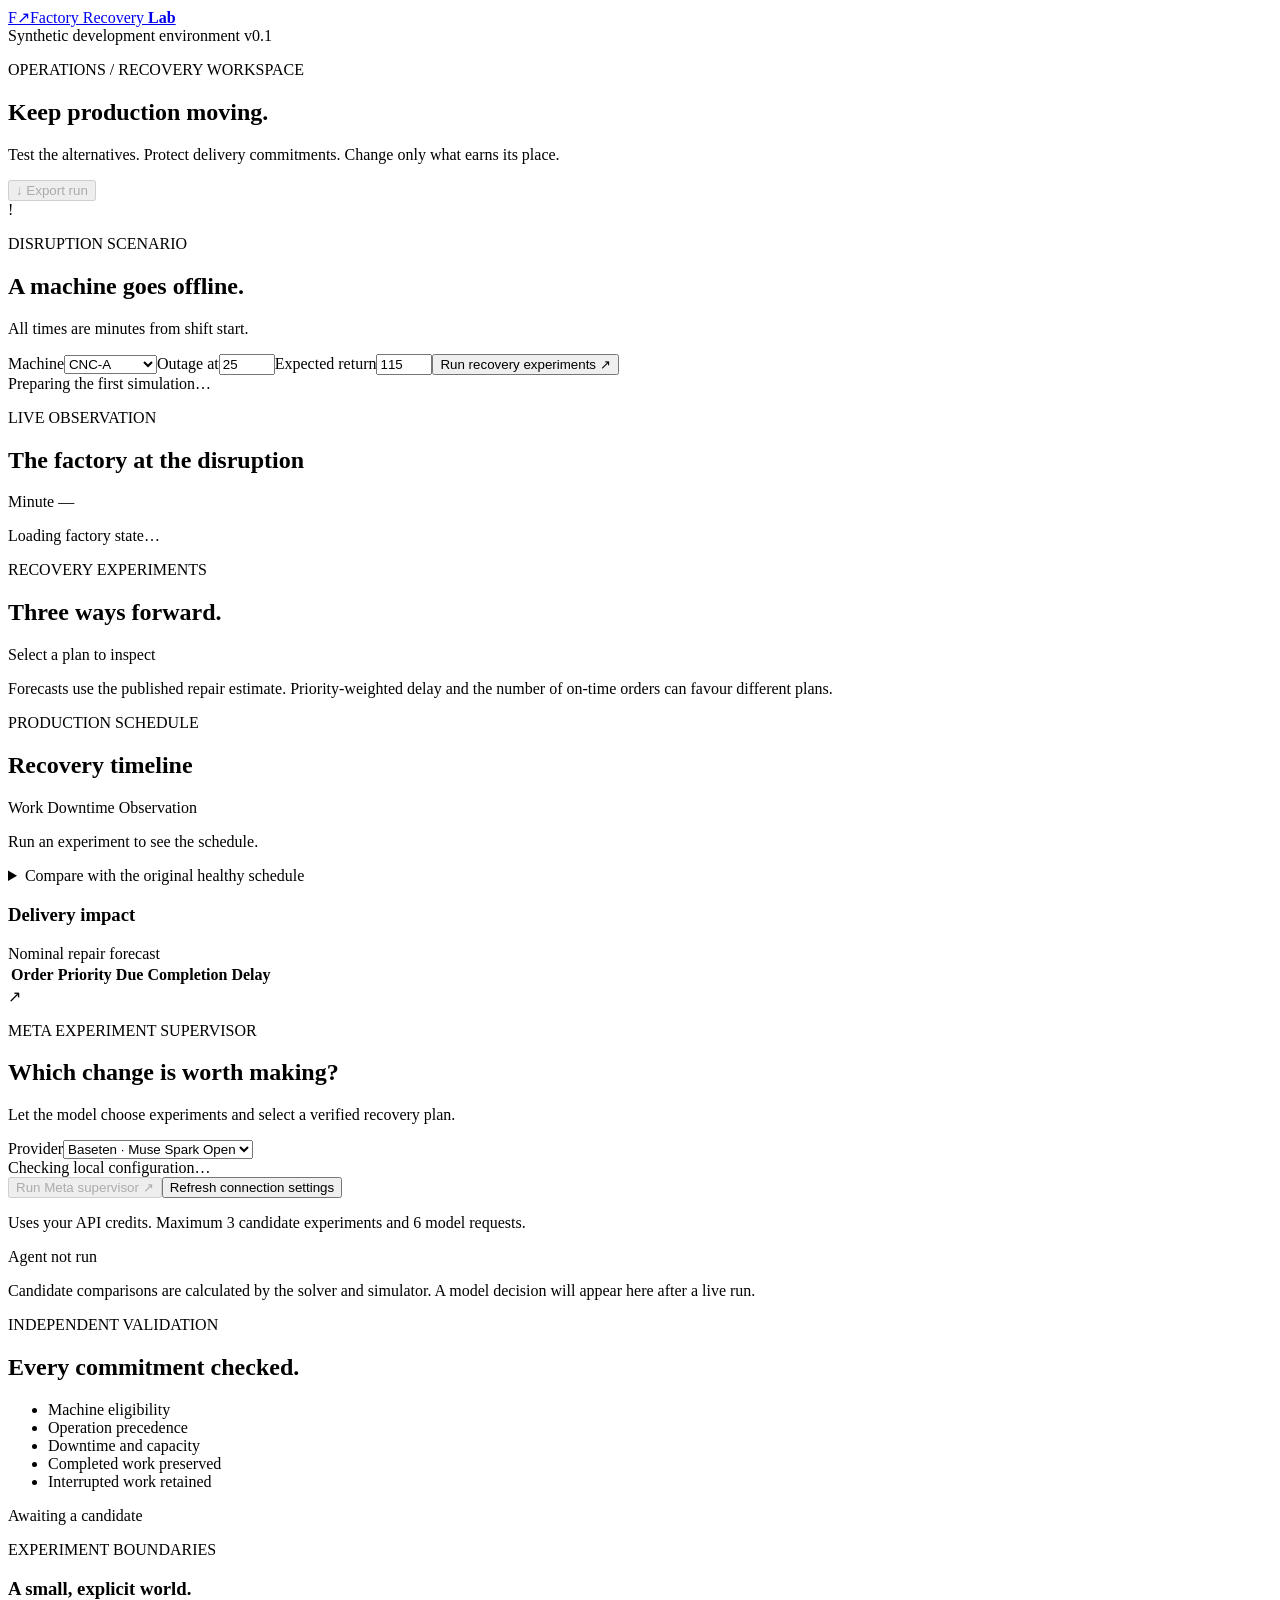
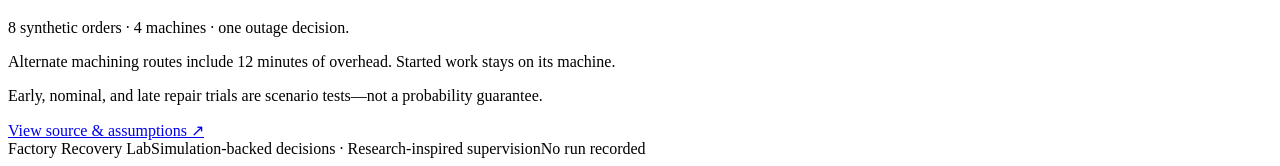
==== src/factory_lab/web/index.html @ 6baf5b08 "feat: add local recovery dashboard and validation evidence" ====
<!doctype html>
<html lang="en">
<head>
  <meta charset="utf-8"><meta name="viewport" content="width=device-width, initial-scale=1">
  <title>Factory Recovery Lab</title>
  <meta name="description" content="Test production recovery plans before changing commitments.">
  <link rel="stylesheet" href="/app.css"><script src="/app.js" defer></script>
</head>
<body>
  <header class="topbar"><a class="brand" href="/" aria-label="Factory Recovery Lab home"><span class="brand-icon">F<span>↗</span></span><span>Factory Recovery <b>Lab</b></span></a><div class="top-right"><span class="status-dot"></span> Synthetic development environment <span class="version">v0.1</span></div></header>
  <main>
    <section class="page-heading"><div><p class="eyebrow">OPERATIONS / RECOVERY WORKSPACE</p><h1>Keep production moving.</h1><p class="subheading">Test the alternatives. Protect delivery commitments. Change only what earns its place.</p></div><button id="download" class="button secondary" disabled>↓ Export run</button></section>
    <section class="incident-panel" aria-labelledby="incident-title"><div class="incident-label"><span class="warning-symbol">!</span><div><p class="eyebrow">DISRUPTION SCENARIO</p><h2 id="incident-title">A machine goes offline.</h2><p>All times are minutes from shift start.</p></div></div><form id="controls"><label>Machine<select id="machine"><option>CNC-A</option><option>CNC-B</option><option>INSPECT</option><option>ASSEMBLY</option></select></label><label>Outage at<input id="outage" type="number" min="1" max="200" value="25" required></label><label>Expected return<input id="repair" type="number" min="2" max="400" value="115" required></label><button type="submit" id="run" class="button primary">Run recovery experiments <span>↗</span></button></form></section>
    <div id="notice" role="status" aria-live="polite">Preparing the first simulation…</div>
    <section class="workspace"><div class="main-column">
      <section class="panel factory-panel"><div class="section-heading"><div><p class="eyebrow">LIVE OBSERVATION</p><h2>The factory at the disruption</h2></div><span id="observation-time" class="pill">Minute —</span></div><div id="machines" class="machine-grid"><p class="empty">Loading factory state…</p></div></section>
      <section class="panel"><div class="section-heading"><div><p class="eyebrow">RECOVERY EXPERIMENTS</p><h2>Three ways forward.</h2></div><span class="small muted">Select a plan to inspect</span></div><div id="candidates" class="candidate-grid"></div><p class="caption">Forecasts use the published repair estimate. Priority-weighted delay and the number of on-time orders can favour different plans.</p></section>
      <section class="panel schedule-panel"><div class="section-heading"><div><p class="eyebrow">PRODUCTION SCHEDULE</p><h2 id="schedule-title">Recovery timeline</h2></div><div class="legend"><span><i class="legend-work"></i> Work</span><span><i class="legend-down"></i> Downtime</span><span><i class="legend-now"></i> Observation</span></div></div><div id="timeline" class="timeline"><p class="empty">Run an experiment to see the schedule.</p></div><details class="original"><summary>Compare with the original healthy schedule</summary><div id="original-timeline" class="timeline"></div></details><div class="order-heading"><h3>Delivery impact</h3><span class="small muted">Nominal repair forecast</span></div><div class="table-scroll"><table><thead><tr><th>Order</th><th>Priority</th><th>Due</th><th>Completion</th><th>Delay</th></tr></thead><tbody id="orders"></tbody></table></div></section>
    </div><aside class="side-column">
      <section class="panel agent-panel"><div class="agent-mark">↗</div><p class="eyebrow">META EXPERIMENT SUPERVISOR</p><h2>Which change is worth making?</h2><p class="muted">Let the model choose experiments and select a verified recovery plan.</p><label class="provider-label">Provider<select id="provider"><option value="baseten">Baseten · Muse Spark Open</option><option value="meta">Meta Model API</option></select></label><div id="provider-status" class="connection-status">Checking local configuration…</div><button id="agent" class="button dark" disabled>Run Meta supervisor <span>↗</span></button><button id="refresh" class="text-button">Refresh connection settings</button><p class="caption">Uses your API credits. Maximum 3 candidate experiments and 6 model requests.</p><div id="agent-result" class="agent-result"><span class="pill neutral">Agent not run</span><p>Candidate comparisons are calculated by the solver and simulator. A model decision will appear here after a live run.</p></div></section>
      <section class="panel"><p class="eyebrow">INDEPENDENT VALIDATION</p><h2>Every commitment checked.</h2><ul class="checks"><li>Machine eligibility</li><li>Operation precedence</li><li>Downtime and capacity</li><li>Completed work preserved</li><li>Interrupted work retained</li></ul><div id="validation" class="validation">Awaiting a candidate</div></section>
      <section class="panel assumptions"><p class="eyebrow">EXPERIMENT BOUNDARIES</p><h3>A small, explicit world.</h3><p>8 synthetic orders · 4 machines · one outage decision.</p><p>Alternate machining routes include 12 minutes of overhead. Started work stays on its machine.</p><p>Early, nominal, and late repair trials are scenario tests—not a probability guarantee.</p><a href="https://github.com/Ayushichadha/meta-autonomous-lab" target="_blank" rel="noreferrer">View source & assumptions ↗</a></section>
    </aside></section>
    <footer><span>Factory Recovery Lab</span><span>Simulation-backed decisions · Research-inspired supervision</span><span id="run-id">No run recorded</span></footer>
  </main>
</body>
</html>
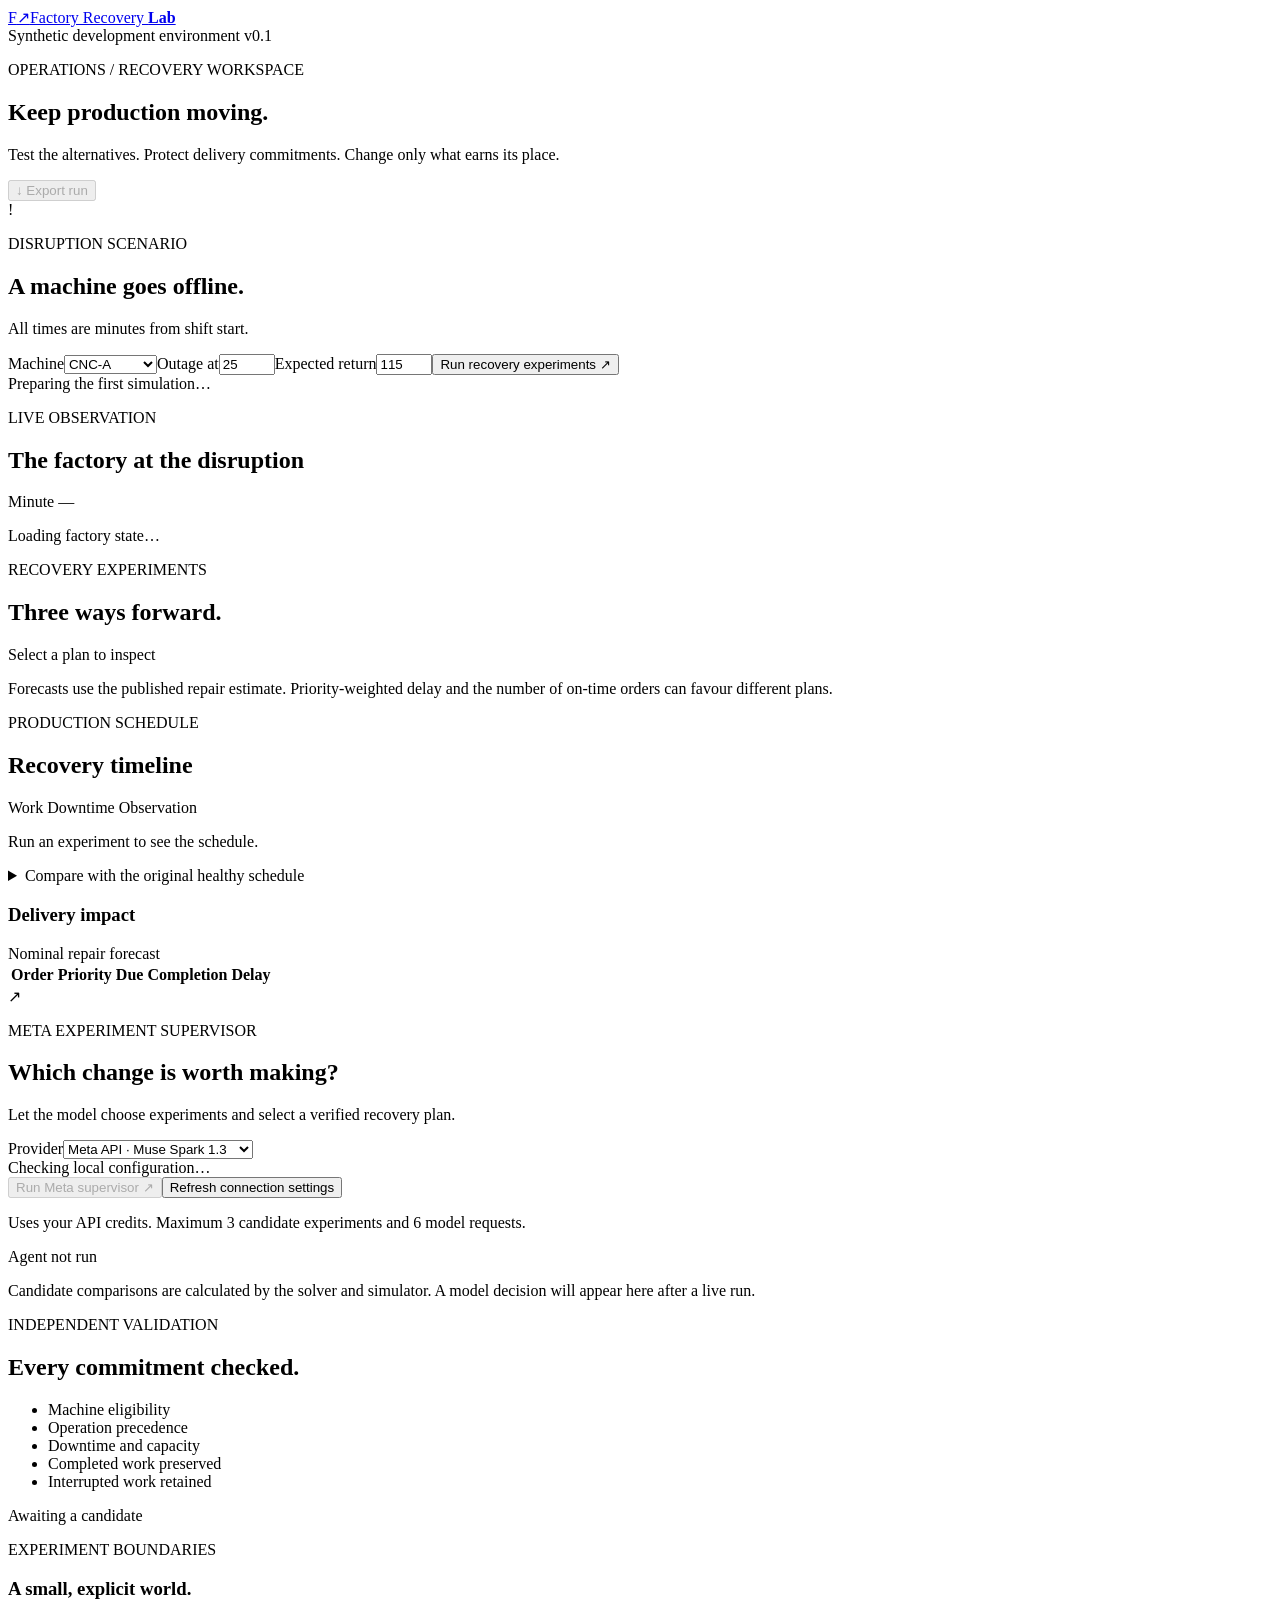
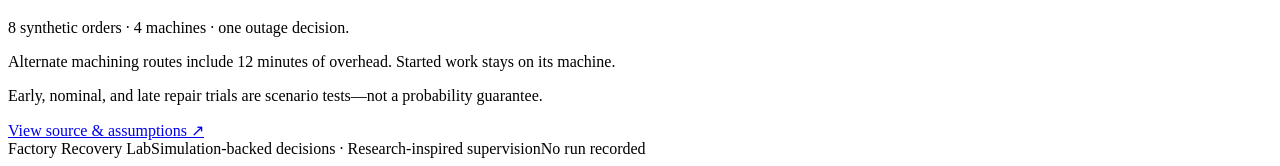
==== commit 175bbf35: "config: use activated Meta API credits as primary inference" ====
--- a/src/factory_lab/web/index.html
+++ b/src/factory_lab/web/index.html
@@ -17,7 +17,7 @@
       <section class="panel"><div class="section-heading"><div><p class="eyebrow">RECOVERY EXPERIMENTS</p><h2>Three ways forward.</h2></div><span class="small muted">Select a plan to inspect</span></div><div id="candidates" class="candidate-grid"></div><p class="caption">Forecasts use the published repair estimate. Priority-weighted delay and the number of on-time orders can favour different plans.</p></section>
       <section class="panel schedule-panel"><div class="section-heading"><div><p class="eyebrow">PRODUCTION SCHEDULE</p><h2 id="schedule-title">Recovery timeline</h2></div><div class="legend"><span><i class="legend-work"></i> Work</span><span><i class="legend-down"></i> Downtime</span><span><i class="legend-now"></i> Observation</span></div></div><div id="timeline" class="timeline"><p class="empty">Run an experiment to see the schedule.</p></div><details class="original"><summary>Compare with the original healthy schedule</summary><div id="original-timeline" class="timeline"></div></details><div class="order-heading"><h3>Delivery impact</h3><span class="small muted">Nominal repair forecast</span></div><div class="table-scroll"><table><thead><tr><th>Order</th><th>Priority</th><th>Due</th><th>Completion</th><th>Delay</th></tr></thead><tbody id="orders"></tbody></table></div></section>
     </div><aside class="side-column">
-      <section class="panel agent-panel"><div class="agent-mark">↗</div><p class="eyebrow">META EXPERIMENT SUPERVISOR</p><h2>Which change is worth making?</h2><p class="muted">Let the model choose experiments and select a verified recovery plan.</p><label class="provider-label">Provider<select id="provider"><option value="baseten">Baseten · Muse Spark Open</option><option value="meta">Meta Model API</option></select></label><div id="provider-status" class="connection-status">Checking local configuration…</div><button id="agent" class="button dark" disabled>Run Meta supervisor <span>↗</span></button><button id="refresh" class="text-button">Refresh connection settings</button><p class="caption">Uses your API credits. Maximum 3 candidate experiments and 6 model requests.</p><div id="agent-result" class="agent-result"><span class="pill neutral">Agent not run</span><p>Candidate comparisons are calculated by the solver and simulator. A model decision will appear here after a live run.</p></div></section>
+      <section class="panel agent-panel"><div class="agent-mark">↗</div><p class="eyebrow">META EXPERIMENT SUPERVISOR</p><h2>Which change is worth making?</h2><p class="muted">Let the model choose experiments and select a verified recovery plan.</p><label class="provider-label">Provider<select id="provider"><option value="meta">Meta API · Muse Spark 1.3</option><option value="baseten">Baseten · Muse Spark Open</option></select></label><div id="provider-status" class="connection-status">Checking local configuration…</div><button id="agent" class="button dark" disabled>Run Meta supervisor <span>↗</span></button><button id="refresh" class="text-button">Refresh connection settings</button><p class="caption">Uses your API credits. Maximum 3 candidate experiments and 6 model requests.</p><div id="agent-result" class="agent-result"><span class="pill neutral">Agent not run</span><p>Candidate comparisons are calculated by the solver and simulator. A model decision will appear here after a live run.</p></div></section>
       <section class="panel"><p class="eyebrow">INDEPENDENT VALIDATION</p><h2>Every commitment checked.</h2><ul class="checks"><li>Machine eligibility</li><li>Operation precedence</li><li>Downtime and capacity</li><li>Completed work preserved</li><li>Interrupted work retained</li></ul><div id="validation" class="validation">Awaiting a candidate</div></section>
       <section class="panel assumptions"><p class="eyebrow">EXPERIMENT BOUNDARIES</p><h3>A small, explicit world.</h3><p>8 synthetic orders · 4 machines · one outage decision.</p><p>Alternate machining routes include 12 minutes of overhead. Started work stays on its machine.</p><p>Early, nominal, and late repair trials are scenario tests—not a probability guarantee.</p><a href="https://github.com/Ayushichadha/meta-autonomous-lab" target="_blank" rel="noreferrer">View source & assumptions ↗</a></section>
     </aside></section>
